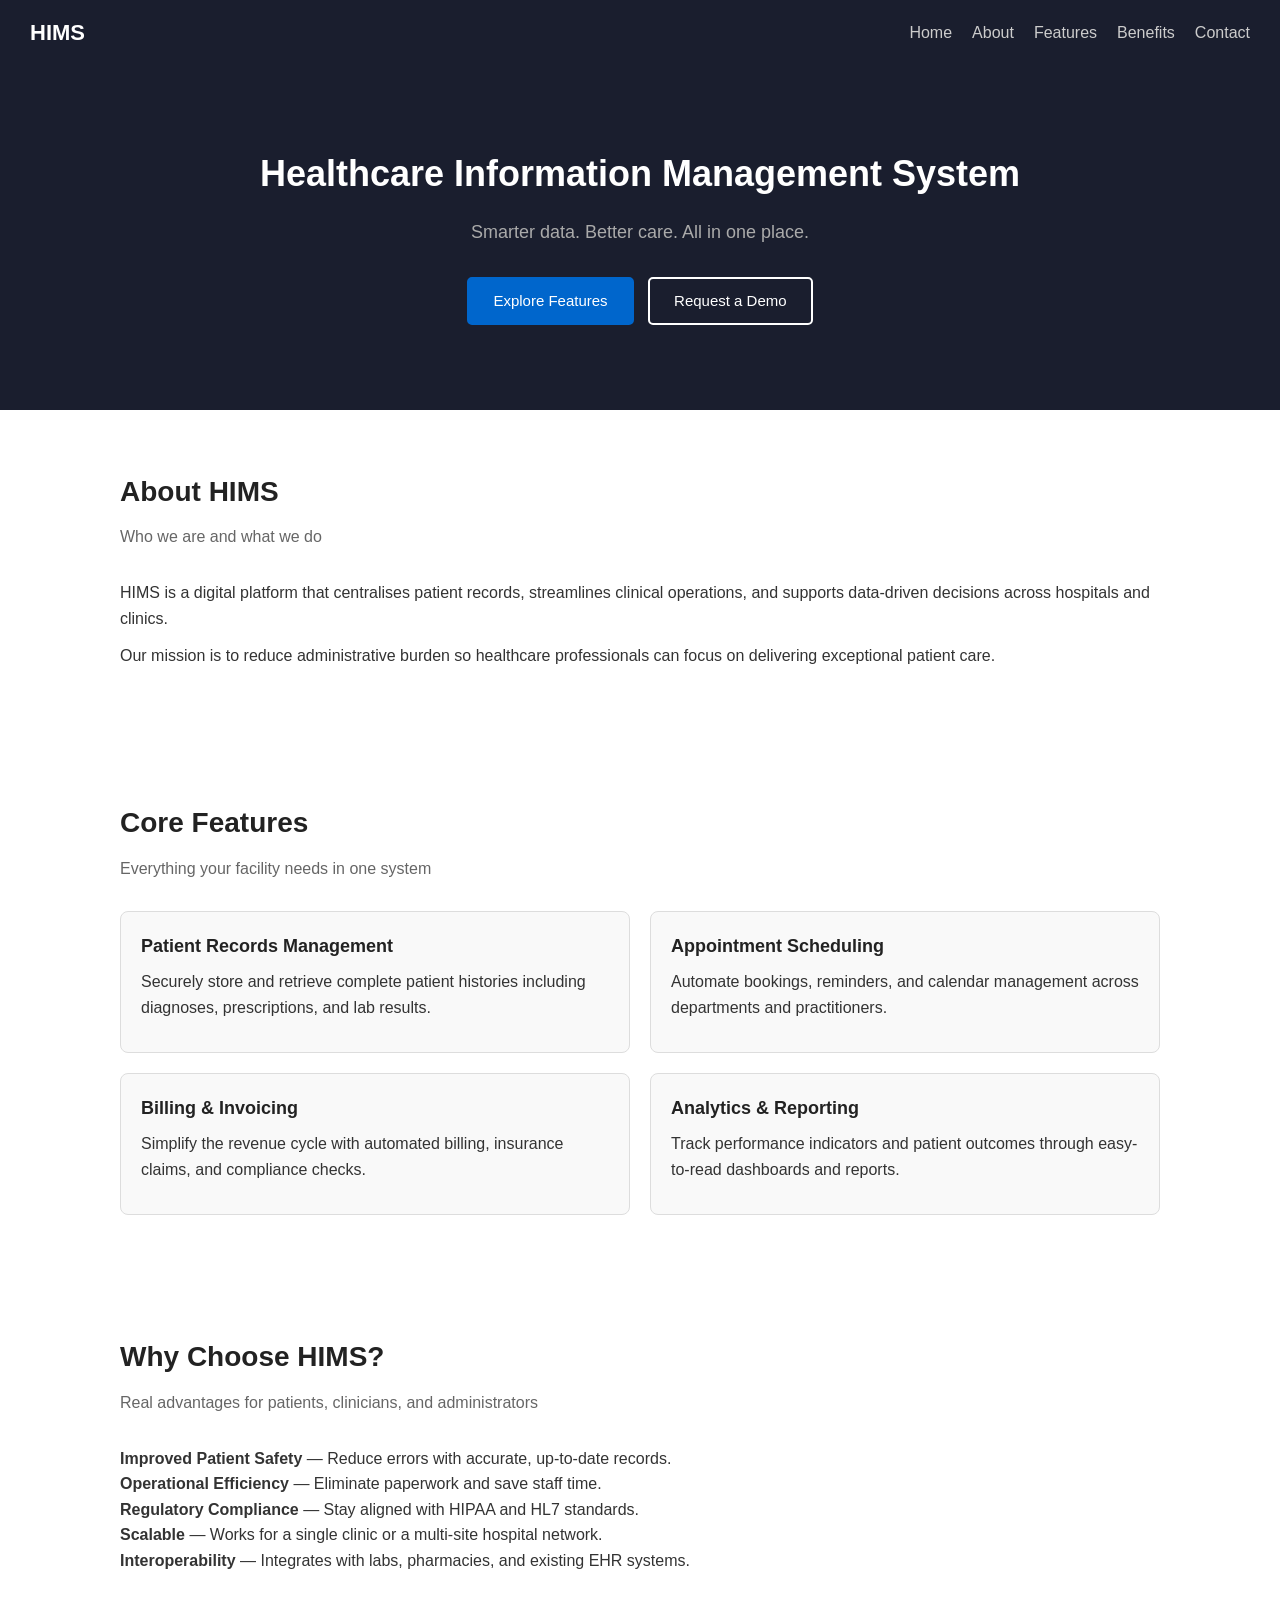
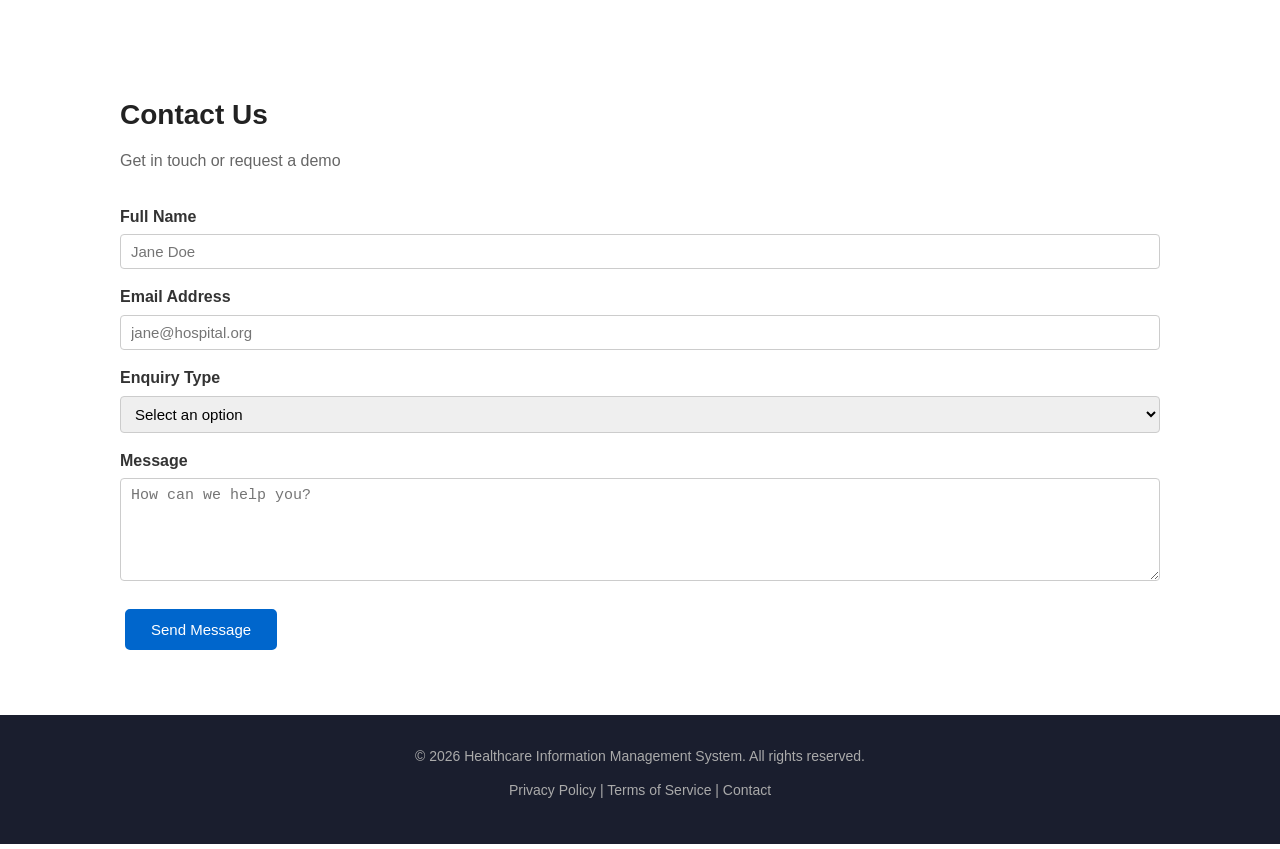
==== index.html @ 1ff52e42 "V1.0.0 Basic HTML and Style Files" ====
<!DOCTYPE html>
<html lang="en">
<head>
  <meta charset="UTF-8" />
  <meta name="viewport" content="width=device-width, initial-scale=1.0" />
  <title>Healthcare Information Management System</title>
  <link rel="stylesheet" href="style.css" />
</head>

<body>

  <!-- HEADER -->
  <header id="site-header">
    <div class="brand-name">HIMS</div>
    <nav>
      <ul class="nav-list">
        <li><a href="#home"     class="nav-link">Home</a></li>
        <li><a href="#about"    class="nav-link">About</a></li>
        <li><a href="#features" class="nav-link">Features</a></li>
        <li><a href="#benefits" class="nav-link">Benefits</a></li>
        <li><a href="#contact"  class="nav-link">Contact</a></li>
      </ul>
    </nav>
  </header>


  <!-- HERO -->
  <section id="home" class="hero-section">
    <h1 class="hero-title">Healthcare Information Management System</h1>
    <p class="hero-tagline">Smarter data. Better care. All in one place.</p>
    <a href="#features" class="btn btn-primary">Explore Features</a>
    <a href="#contact"  class="btn btn-secondary">Request a Demo</a>
  </section>


  <!-- ABOUT -->
  <section id="about">
    <h2 class="section-title">About HIMS</h2>
    <p class="section-subtitle">Who we are and what we do</p>
    <p>HIMS is a digital platform that centralises patient records, streamlines clinical operations, and supports data-driven decisions across hospitals and clinics.</p>
    <p>Our mission is to reduce administrative burden so healthcare professionals can focus on delivering exceptional patient care.</p>
  </section>


  <!-- FEATURES -->
  <section id="features">
    <h2 class="section-title">Core Features</h2>
    <p class="section-subtitle">Everything your facility needs in one system</p>

    <ul class="features-grid">

      <li class="feature-card">
        <h3 class="feature-title">Patient Records Management</h3>
        <p>Securely store and retrieve complete patient histories including diagnoses, prescriptions, and lab results.</p>
      </li>

      <li class="feature-card">
        <h3 class="feature-title">Appointment Scheduling</h3>
        <p>Automate bookings, reminders, and calendar management across departments and practitioners.</p>
      </li>

      <li class="feature-card">
        <h3 class="feature-title">Billing & Invoicing</h3>
        <p>Simplify the revenue cycle with automated billing, insurance claims, and compliance checks.</p>
      </li>

      <li class="feature-card">
        <h3 class="feature-title">Analytics & Reporting</h3>
        <p>Track performance indicators and patient outcomes through easy-to-read dashboards and reports.</p>
      </li>

    </ul>
  </section>


  <!-- BENEFITS -->
  <section id="benefits">
    <h2 class="section-title">Why Choose HIMS?</h2>
    <p class="section-subtitle">Real advantages for patients, clinicians, and administrators</p>

    <ul>
      <li><strong>Improved Patient Safety</strong> — Reduce errors with accurate, up-to-date records.</li>
      <li><strong>Operational Efficiency</strong> — Eliminate paperwork and save staff time.</li>
      <li><strong>Regulatory Compliance</strong> — Stay aligned with HIPAA and HL7 standards.</li>
      <li><strong>Scalable</strong> — Works for a single clinic or a multi-site hospital network.</li>
      <li><strong>Interoperability</strong> — Integrates with labs, pharmacies, and existing EHR systems.</li>
    </ul>
  </section>


  <!-- CONTACT -->
  <section id="contact">
    <h2 class="section-title">Contact Us</h2>
    <p class="section-subtitle">Get in touch or request a demo</p>

    <form action="/submit" method="POST">

      <div class="form-field">
        <label class="form-label" for="name">Full Name</label>
        <input type="text" id="name" name="name" class="form-input" placeholder="Jane Doe" required />
      </div>

      <div class="form-field">
        <label class="form-label" for="email">Email Address</label>
        <input type="email" id="email" name="email" class="form-input" placeholder="jane@hospital.org" required />
      </div>

      <div class="form-field">
        <label class="form-label" for="enquiry">Enquiry Type</label>
        <select id="enquiry" name="enquiry" class="form-select">
          <option value="">Select an option</option>
          <option value="demo">Request a Demo</option>
          <option value="pricing">Pricing</option>
          <option value="support">Technical Support</option>
          <option value="other">Other</option>
        </select>
      </div>

      <div class="form-field">
        <label class="form-label" for="message">Message</label>
        <textarea id="message" name="message" class="form-textarea" rows="5" placeholder="How can we help you?"></textarea>
      </div>

      <button type="submit" class="btn btn-primary">Send Message</button>

    </form>
  </section>


  <!-- FOOTER -->
  <footer id="site-footer">
    <p>&copy; 2026 Healthcare Information Management System. All rights reserved.</p>
    <p>
      <a href="/privacy" class="footer-nav-link">Privacy Policy</a> |
      <a href="/terms"   class="footer-nav-link">Terms of Service</a> |
      <a href="#contact" class="footer-nav-link">Contact</a>
    </p>
  </footer>

</body>
</html>
---- style.css ----
/* General Reset & Body*/
* {
  margin: 0;
  padding: 0;
  box-sizing: border-box;
}

body {
  font-family: Arial, sans-serif;
  font-size: 16px;
  line-height: 1.6;
  color: #333;
  background-color: #fff;
}

a {
  color: #0066cc;
  text-decoration: none;
}

a:hover {
  text-decoration: underline;
}

h1, h2, h3 {
  margin-bottom: 10px;
  color: #222;
}

p {
  margin-bottom: 12px;
}

ul {
  list-style: none;
}


/*  Header  */
#site-header {
  background-color: #1a1e2e;
  padding: 15px 30px;
  display: flex;
  justify-content: space-between;
  align-items: center;
}

.brand-name {
  color: #fff;
  font-size: 22px;
  font-weight: bold;
}

.nav-list {
  display: flex;
  gap: 20px;
}

.nav-link {
  color: #ccc;
  text-decoration: none;
}

.nav-link:hover {
  color: #fff;
}

.nav-toggle {
  display: none;
}


/* Shared Section Styles */
section {
  padding: 60px 30px;
  max-width: 1100px;
  margin: 0 auto;
}

.section-title {
  font-size: 28px;
  margin-bottom: 10px;
}

.section-subtitle {
  color: #666;
  margin-bottom: 30px;
}


/*hero*/
.hero-section {
  background-color: #1a1e2e;
  color: #fff;
  text-align: center;
  padding: 80px 30px;
  max-width: 100%;
}

.hero-title {
  font-size: 36px;
  color: #fff;
  margin-bottom: 15px;
}

.hero-tagline {
  font-size: 18px;
  color: #aaa;
  margin-bottom: 25px;
}

.btn {
  display: inline-block;
  padding: 10px 24px;
  margin: 5px;
  border-radius: 5px;
  font-size: 15px;
  cursor: pointer;
  text-decoration: none;
}

.btn-primary {
  background-color: #0066cc;
  color: #fff;
  border: 2px solid #0066cc;
}

.btn-secondary {
  background-color: transparent;
  color: #fff;
  border: 2px solid #fff;
}


/*Features Grid */
.features-grid {
  display: grid;
  grid-template-columns: repeat(2, 1fr);
  gap: 20px;
}

.feature-card {
  border: 1px solid #ddd;
  border-radius: 8px;
  padding: 20px;
  background-color: #f9f9f9;
}

.feature-title {
  font-size: 18px;
  margin-bottom: 8px;
}


/*Contact Form*/
.form-field {
  margin-bottom: 15px;
}

.form-label {
  display: block;
  font-weight: bold;
  margin-bottom: 5px;
}

.form-input,
.form-select,
.form-textarea {
  width: 100%;
  padding: 8px 10px;
  border: 1px solid #ccc;
  border-radius: 4px;
  font-size: 15px;
}

.form-textarea {
  resize: vertical;
}

fieldset {
  border: none;
  margin-bottom: 20px;
}


/*Footer*/
#site-footer {
  background-color: #1a1e2e;
  color: #aaa;
  text-align: center;
  padding: 30px;
  font-size: 14px;
}

.footer-nav-link {
  color: #aaa;
  text-decoration: none;
}

.footer-nav-link:hover {
  color: #fff;
}
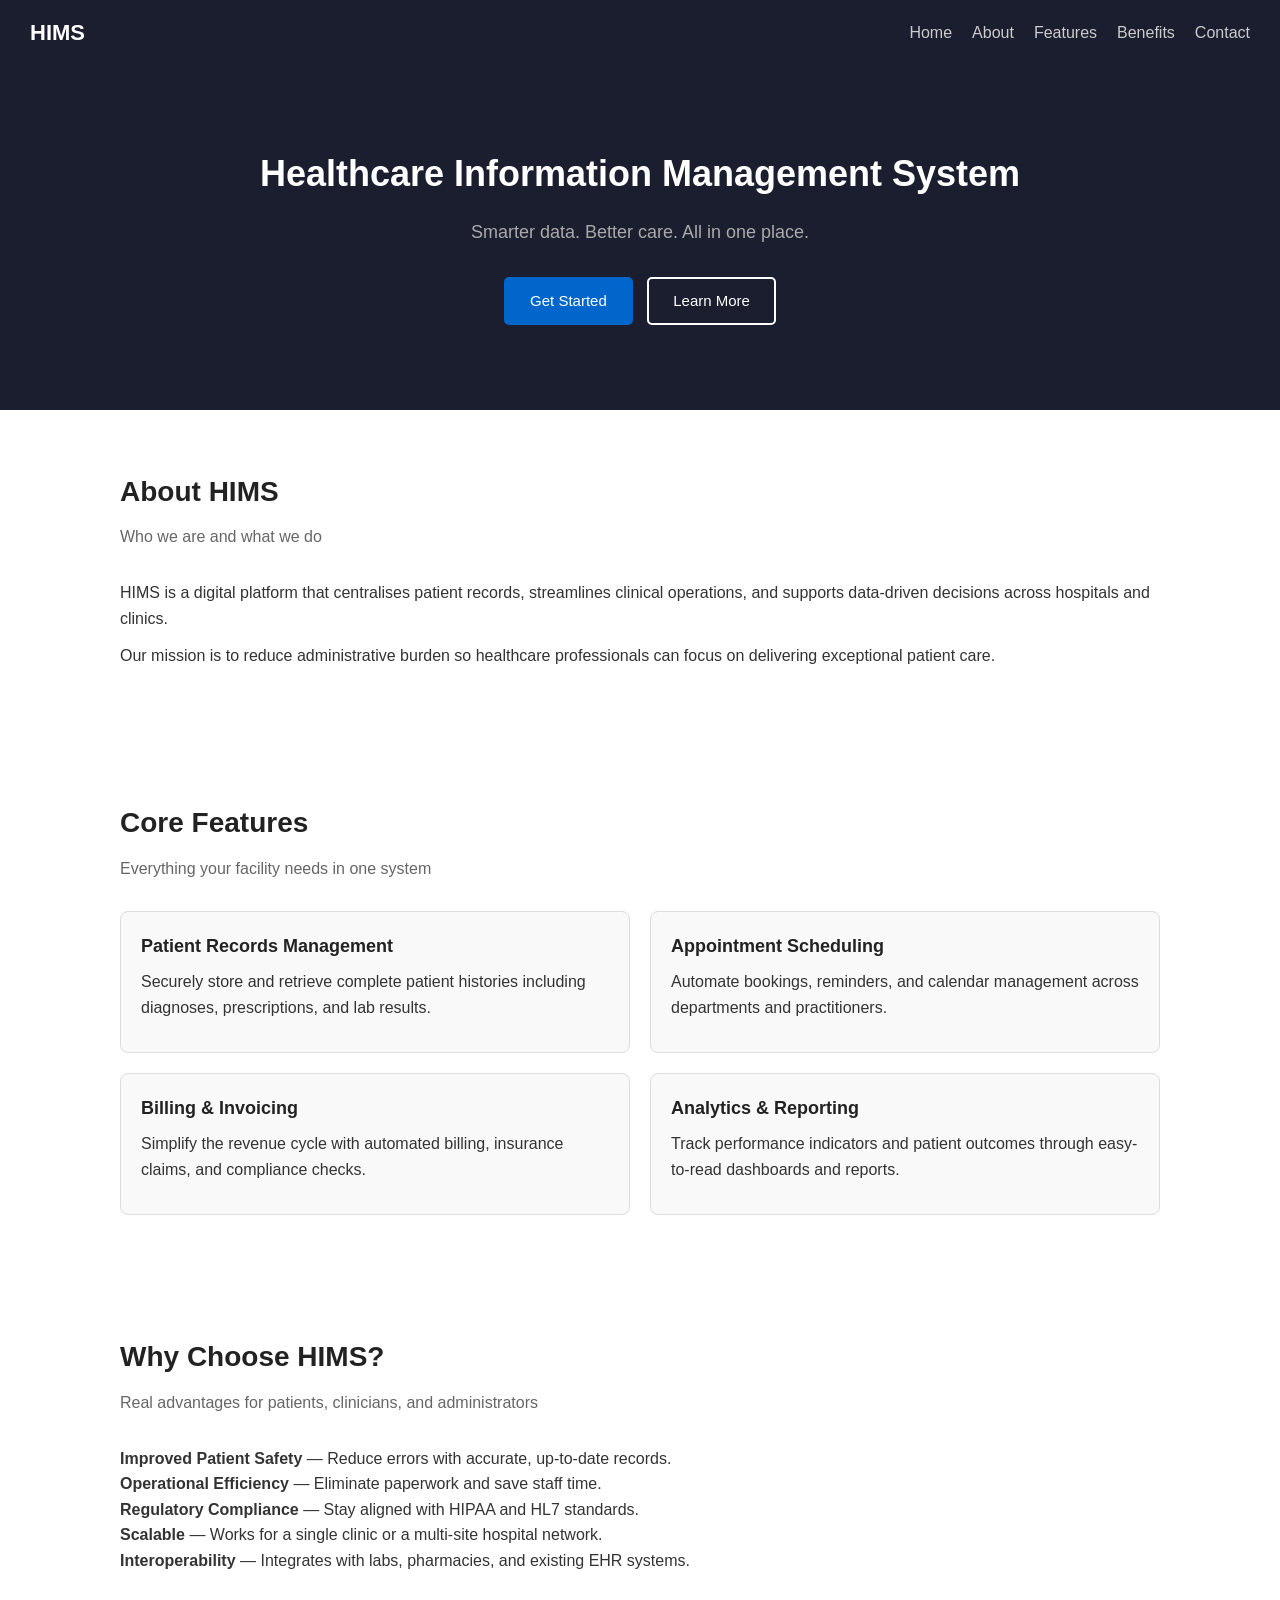
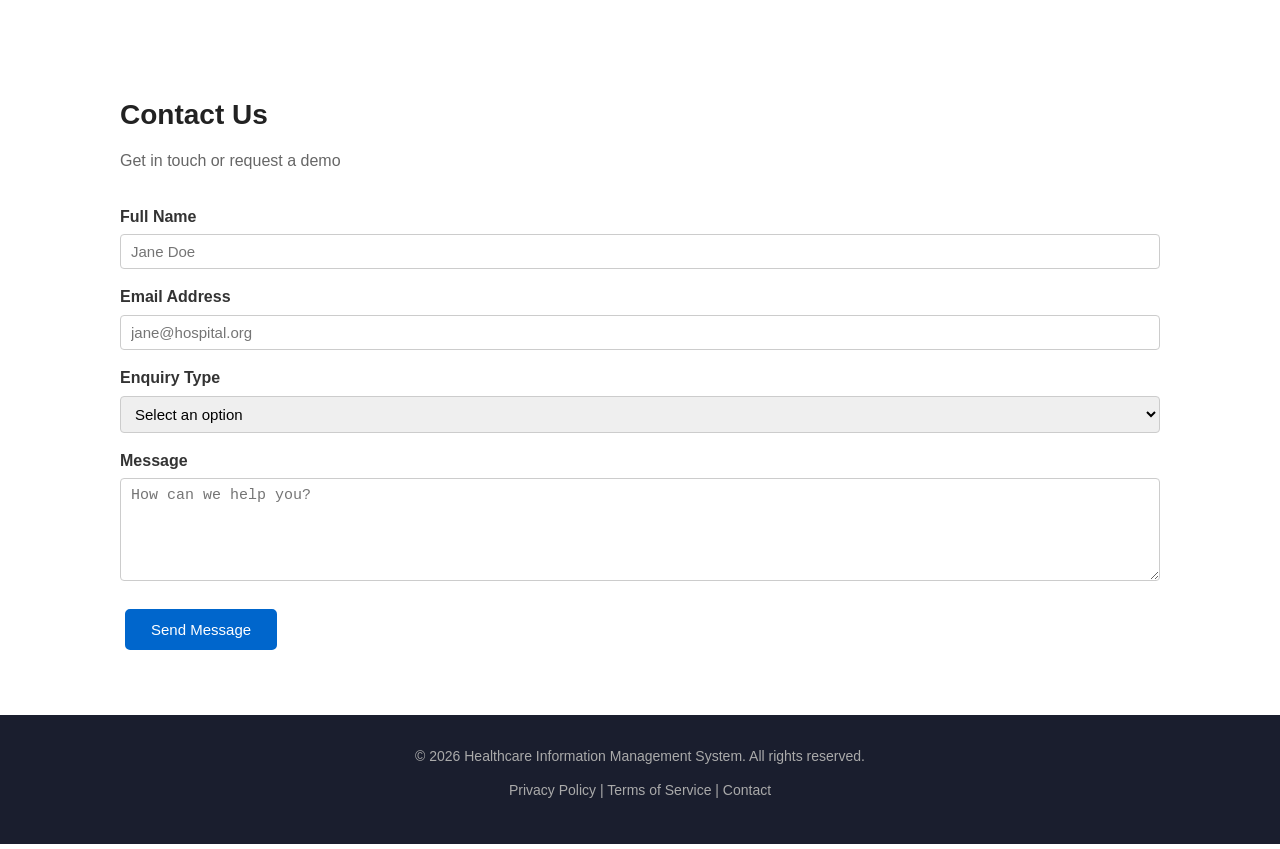
==== commit a5e67813: "V1.1.0 Role Based Layout Implementation Added admin,patient,doctor html files and dashboard styleshe" ====
--- a/index.html
+++ b/index.html
@@ -28,8 +28,8 @@
   <section id="home" class="hero-section">
     <h1 class="hero-title">Healthcare Information Management System</h1>
     <p class="hero-tagline">Smarter data. Better care. All in one place.</p>
-    <a href="#features" class="btn btn-primary">Explore Features</a>
-    <a href="#contact"  class="btn btn-secondary">Request a Demo</a>
+    <a href="role.html"  class="btn btn-primary">Get Started</a>
+    <a href="#features" class="btn btn-secondary">Learn More</a>
   </section>
 
 
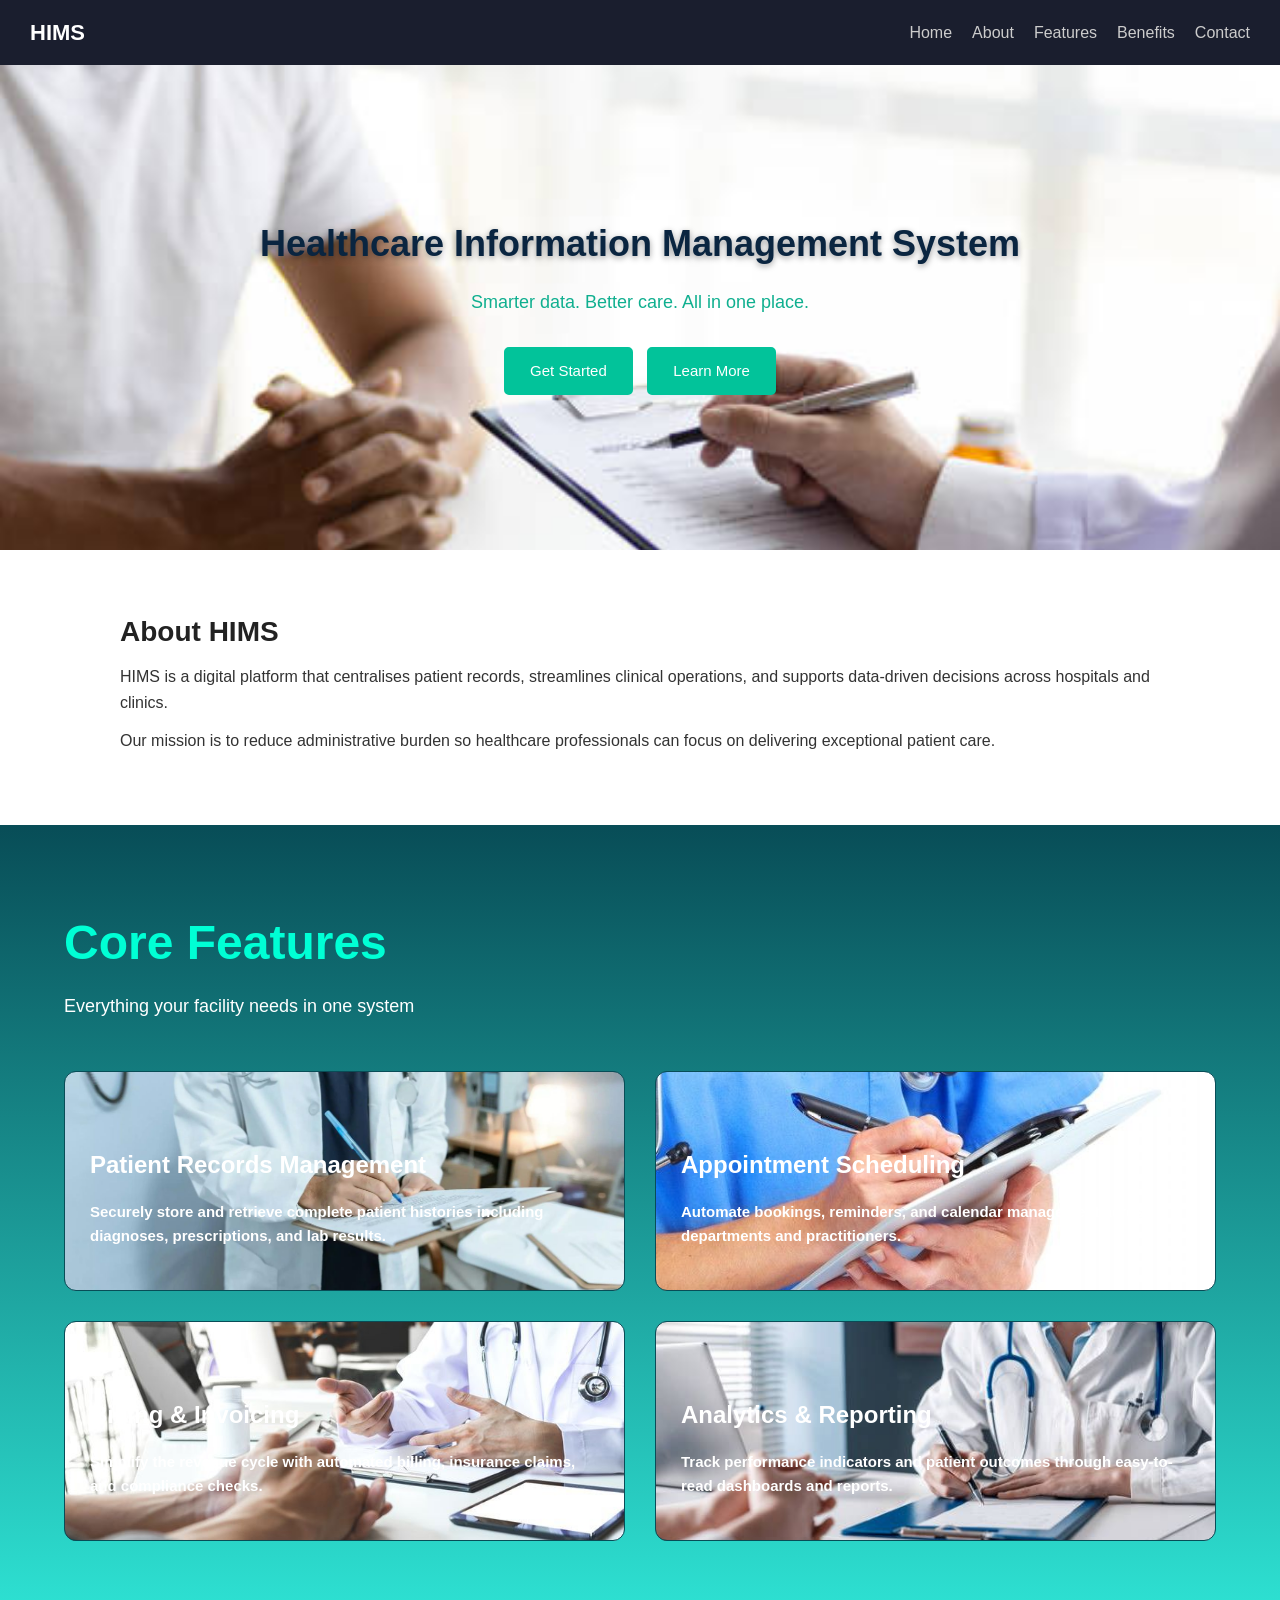
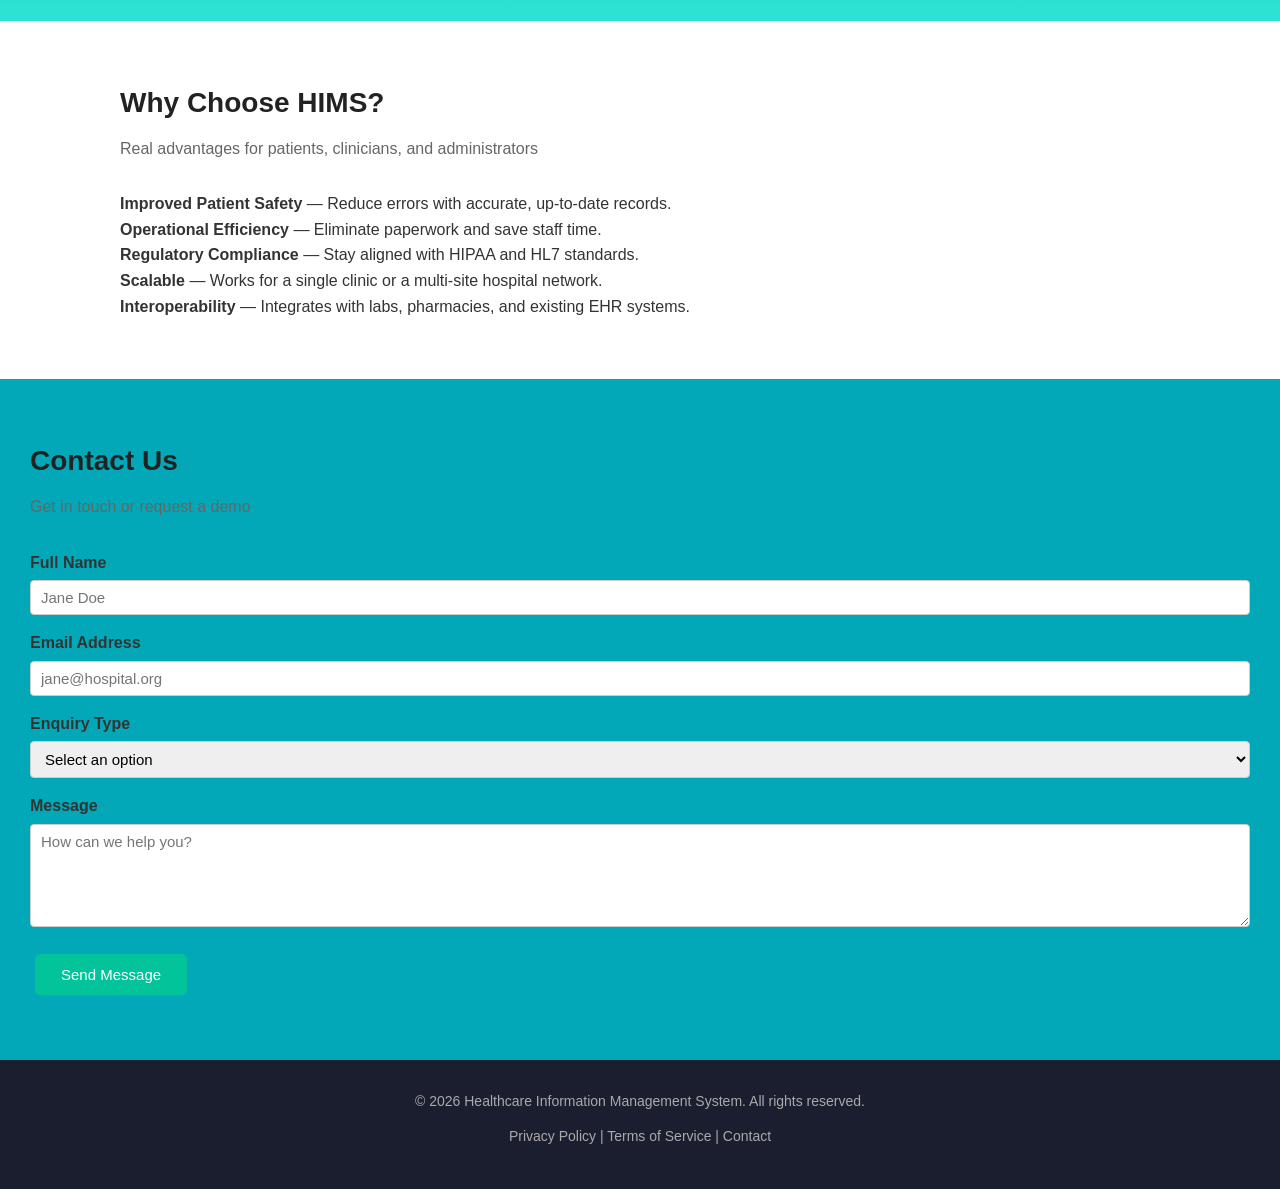
==== commit bf494e79: "V 1.2.1 DESIGN CHANGES IN THE HOMEPAGE" ====
--- a/index.html
+++ b/index.html
@@ -25,7 +25,7 @@
 
 
   <!-- HERO -->
-  <section id="home" class="hero-section">
+  <section id="home" class="hero-section" style="background-image: url('images/hero.jpg');">
     <h1 class="hero-title">Healthcare Information Management System</h1>
     <p class="hero-tagline">Smarter data. Better care. All in one place.</p>
     <a href="role.html"  class="btn btn-primary">Get Started</a>
@@ -36,40 +36,71 @@
   <!-- ABOUT -->
   <section id="about">
     <h2 class="section-title">About HIMS</h2>
-    <p class="section-subtitle">Who we are and what we do</p>
     <p>HIMS is a digital platform that centralises patient records, streamlines clinical operations, and supports data-driven decisions across hospitals and clinics.</p>
     <p>Our mission is to reduce administrative burden so healthcare professionals can focus on delivering exceptional patient care.</p>
   </section>
 
 
   <!-- FEATURES -->
-  <section id="features">
-    <h2 class="section-title">Core Features</h2>
-    <p class="section-subtitle">Everything your facility needs in one system</p>
+  <section class="features-section">
 
-    <ul class="features-grid">
+      <div class="header-area">
+          <h1>Core Features</h1>
+          <p>Everything your facility needs in one system</p>
+      </div>
 
-      <li class="feature-card">
-        <h3 class="feature-title">Patient Records Management</h3>
-        <p>Securely store and retrieve complete patient histories including diagnoses, prescriptions, and lab results.</p>
-      </li>
+      <div class="cards-wrapper">
 
-      <li class="feature-card">
-        <h3 class="feature-title">Appointment Scheduling</h3>
-        <p>Automate bookings, reminders, and calendar management across departments and practitioners.</p>
-      </li>
+          <!-- Card 1 -->
+          <div class="feature-card" style="background-image: url('images/feature1.jpg');">
+              <div class="overlay"></div>
+              <div class="card-content">
+                  <h2>Patient Records Management</h2>
+                  <p>
+                      <b>Securely store and retrieve complete patient histories
+                      including diagnoses, prescriptions, and lab results.</b>
+                  </p>
+              </div>
+          </div>
 
-      <li class="feature-card">
-        <h3 class="feature-title">Billing & Invoicing</h3>
-        <p>Simplify the revenue cycle with automated billing, insurance claims, and compliance checks.</p>
-      </li>
+          <!-- Card 2 -->
+          <div class="feature-card" style="background-image: url('images/feature2.jpg');">
+              <div class="overlay"></div>
+              <div class="card-content">
+                  <h2>Appointment Scheduling</h2>
+                  <p>
+                      <b>Automate bookings, reminders, and calendar management
+                      across departments and practitioners.</b>
+                  </p>
+              </div>
+          </div>
 
-      <li class="feature-card">
-        <h3 class="feature-title">Analytics & Reporting</h3>
-        <p>Track performance indicators and patient outcomes through easy-to-read dashboards and reports.</p>
-      </li>
+          <!-- Card 3 -->
+          <div class="feature-card" style="background-image: url('images/feature3.jpg');">
+              <div class="overlay"></div>
+              <div class="card-content">
+                  <h2>Billing & Invoicing</h2>
+                  <p>
+                      <b>Simplify the revenue cycle with automated billing,
+                      insurance claims, and compliance checks.</b>
+                  </p>
+              </div>
+          </div>
 
-    </ul>
+          <!-- Card 4 -->
+          <div class="feature-card" style="background-image: url('images/feature4.jpg');">
+              <div class="overlay"></div>
+              <div class="card-content">
+                  <h2>Analytics & Reporting</h2>
+                  <p>
+                      <b>Track performance indicators and patient outcomes
+                      through easy-to-read dashboards and reports.</b>
+                  </p>
+              </div>
+          </div>
+
+      </div>
+
   </section>
 
 
@@ -89,7 +120,7 @@
 
 
   <!-- CONTACT -->
-  <section id="contact">
+  <section id="contact" class = "contact-style">
     <h2 class="section-title">Contact Us</h2>
     <p class="section-subtitle">Get in touch or request a demo</p>
 
--- a/style.css
+++ b/style.css
@@ -9,7 +9,7 @@
   font-family: Arial, sans-serif;
   font-size: 16px;
   line-height: 1.6;
-  color: #333;
+  color: #333333;
   background-color: #fff;
 }
 
@@ -24,7 +24,7 @@
 
 h1, h2, h3 {
   margin-bottom: 10px;
-  color: #222;
+  color: #222222;
 }
 
 p {
@@ -90,22 +90,25 @@
 
 /*hero*/
 .hero-section {
-  background-color: #1a1e2e;
+  background-color: #05668d;
+  background-position: top;
+  background-size: cover;
   color: #fff;
   text-align: center;
-  padding: 80px 30px;
+  padding: 150px 80px;
   max-width: 100%;
 }
 
 .hero-title {
   font-size: 36px;
-  color: #fff;
+  text-shadow: 0px 2px 6px rgba(0,0,0,0.4);
+  color: #0A2540;
   margin-bottom: 15px;
 }
 
 .hero-tagline {
   font-size: 18px;
-  color: #aaa;
+  color: #0FAF8F;
   margin-bottom: 25px;
 }
 
@@ -120,15 +123,15 @@
 }
 
 .btn-primary {
-  background-color: #0066cc;
-  color: #fff;
-  border: 2px solid #0066cc;
+  background-color: #02c39a;
+  color: #fff;
+  border: 2px solid #02c39a;
 }
 
 .btn-secondary {
-  background-color: transparent;
-  color: #fff;
-  border: 2px solid #fff;
+  background-color: #02c39a;
+  color: #fff;
+  border: 2px solid #02c39a;
 }
 
 
@@ -151,8 +154,120 @@
   margin-bottom: 8px;
 }
 
+/*Core Features*/
+* {
+    margin: 0;
+    padding: 0;
+    box-sizing: border-box;
+    font-family: Arial, sans-serif;
+}
+
+.features-section {
+    min-width: 100%;
+    padding: 80px 0;
+    background: linear-gradient( #084d57 ,  #2ee3d4);
+    color: white;
+}
+
+/* Header */
+.header-area {
+    padding: 0 5%;
+    margin-bottom: 50px;
+}
+
+.header-area h1 {
+    font-size: 48px;
+    color: #00ffd5;
+    margin-bottom: 10px;
+}
+
+.header-area p {
+    font-size: 18px;
+}
+
+/* Horizontal Scroll Container */
+.cards-wrapper {
+    display: grid;
+    grid-template-columns: repeat(2, 2fr);
+    gap: 30px;
+    overflow : visible;
+    flex-wrap: wrap;
+    padding: 0 5%;
+    scroll-behavior: smooth;
+}
+
+/* Hide ugly scrollbar */
+.cards-wrapper::-webkit-scrollbar {
+    height: 8px;
+}
+
+
+/* Aster-style Card */
+.feature-card {
+    position: relative;
+    min-width: 420px;
+    height: 220px;
+    border-radius: 12px;
+    overflow: hidden;
+    flex-shrink: 0;
+    padding: 40px;
+    border-color: #084d57;
+    background-color: #084d57;
+    background-size: cover;
+    background-position: center;
+    background-repeat: no-repeat;
+
+    transition: transform 0.4s ease;
+}
+
+.feature-card:hover {
+    transform: scale(1.08);
+}
+
+.overlay{
+    position: absolute;
+    top:0;
+    left:0;
+    width:100%;
+    height:100%;
+    background:black;
+    opacity:0;
+    transition:0.3s;
+}
+
+.feature-card:hover .overlay{
+    opacity:0.7;   /* darkness level */
+}
+
+/* Text on Image */
+.card-content {
+    position: absolute;
+    bottom: 30px;
+    left: 25px;
+    right: 25px;
+    z-index: 2;
+    background-blend-mode: ;
+}
+
+.card-content h2 {
+    font-size: 24px;
+    margin-bottom: 15px;
+    color:#ffffff;
+}
+
+.card-content p {
+    font-size: 15px;
+    line-height: 1.6;
+    color: #ffffff;
+}
 
 /*Contact Form*/
+
+.contact-style{
+  background-color: #02a8b7;
+  min-width: 100%;
+}
+
 .form-field {
   margin-bottom: 15px;
 }
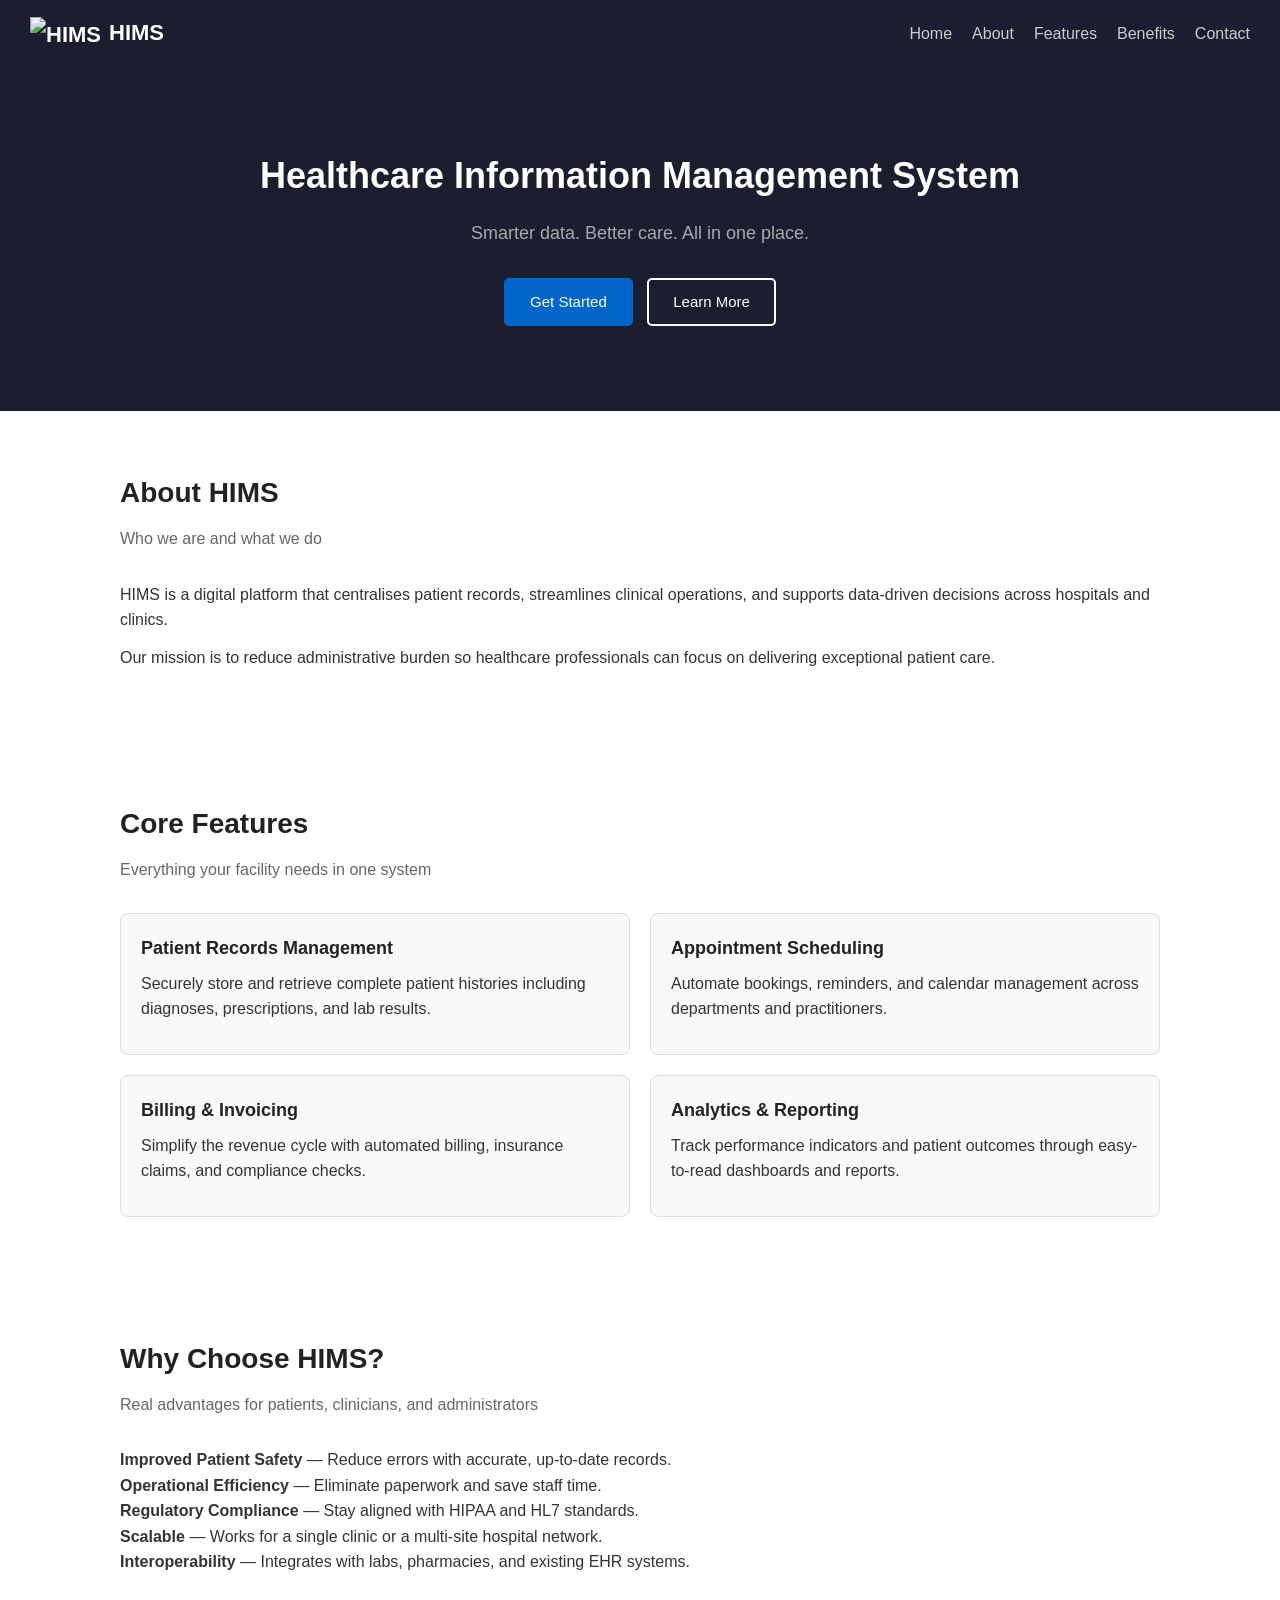
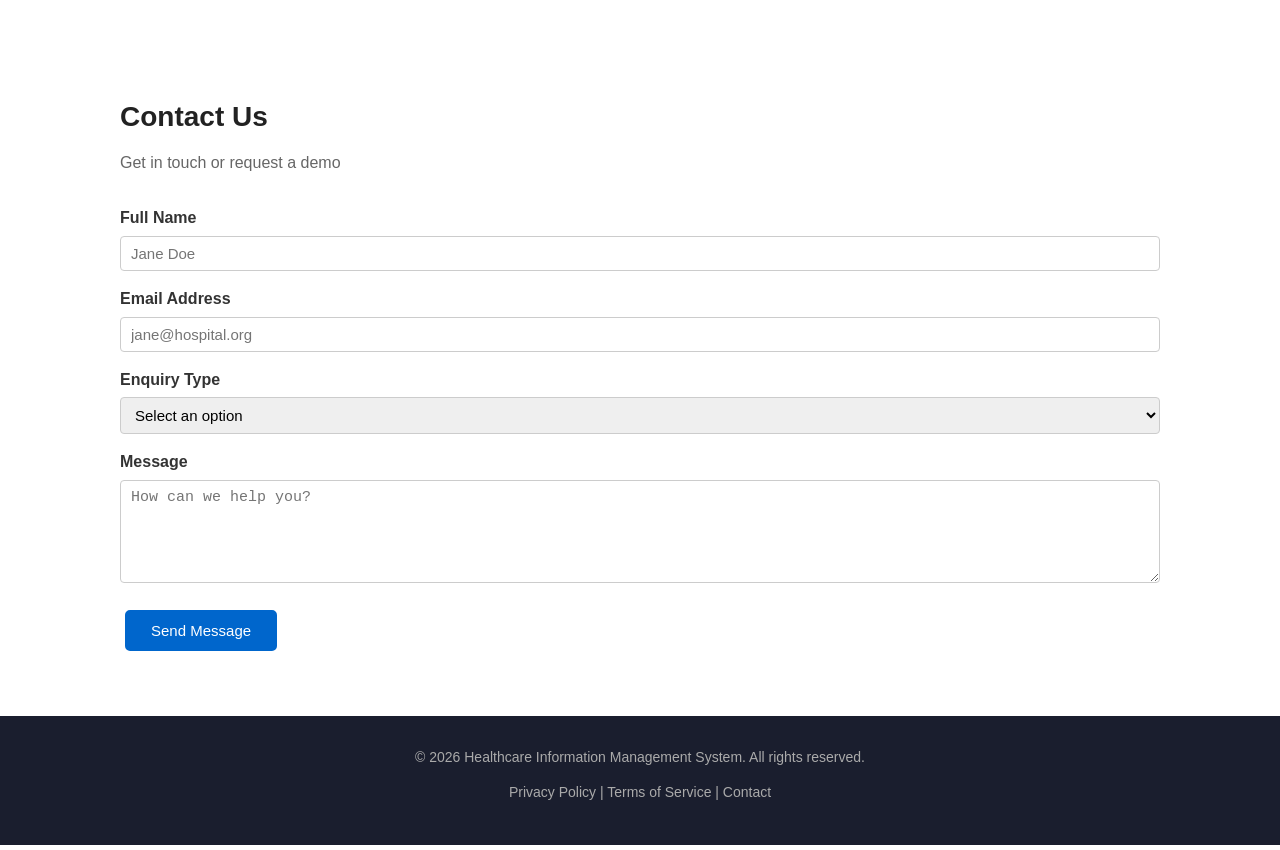
==== commit 1904b532: "V1.6.1" ====
--- a/index.html
+++ b/index.html
@@ -11,7 +11,7 @@
 
   <!-- HEADER -->
   <header id="site-header">
-    <div class="brand-name">HIMS</div>
+    <div class="brand-name"><img src="images/icon1.png" alt="HIMS" class="brand-icon" />HIMS</div>
     <nav>
       <ul class="nav-list">
         <li><a href="#home"     class="nav-link">Home</a></li>
@@ -25,7 +25,7 @@
 
 
   <!-- HERO -->
-  <section id="home" class="hero-section" style="background-image: url('images/hero.jpg');">
+  <section id="home" class="hero-section">
     <h1 class="hero-title">Healthcare Information Management System</h1>
     <p class="hero-tagline">Smarter data. Better care. All in one place.</p>
     <a href="role.html"  class="btn btn-primary">Get Started</a>
@@ -36,71 +36,40 @@
   <!-- ABOUT -->
   <section id="about">
     <h2 class="section-title">About HIMS</h2>
+    <p class="section-subtitle">Who we are and what we do</p>
     <p>HIMS is a digital platform that centralises patient records, streamlines clinical operations, and supports data-driven decisions across hospitals and clinics.</p>
     <p>Our mission is to reduce administrative burden so healthcare professionals can focus on delivering exceptional patient care.</p>
   </section>
 
 
   <!-- FEATURES -->
-  <section class="features-section">
+  <section id="features">
+    <h2 class="section-title">Core Features</h2>
+    <p class="section-subtitle">Everything your facility needs in one system</p>
 
-      <div class="header-area">
-          <h1>Core Features</h1>
-          <p>Everything your facility needs in one system</p>
-      </div>
+    <ul class="features-grid">
 
-      <div class="cards-wrapper">
+      <li class="feature-card">
+        <h3 class="feature-title">Patient Records Management</h3>
+        <p>Securely store and retrieve complete patient histories including diagnoses, prescriptions, and lab results.</p>
+      </li>
 
-          <!-- Card 1 -->
-          <div class="feature-card" style="background-image: url('images/feature1.jpg');">
-              <div class="overlay"></div>
-              <div class="card-content">
-                  <h2>Patient Records Management</h2>
-                  <p>
-                      <b>Securely store and retrieve complete patient histories
-                      including diagnoses, prescriptions, and lab results.</b>
-                  </p>
-              </div>
-          </div>
+      <li class="feature-card">
+        <h3 class="feature-title">Appointment Scheduling</h3>
+        <p>Automate bookings, reminders, and calendar management across departments and practitioners.</p>
+      </li>
 
-          <!-- Card 2 -->
-          <div class="feature-card" style="background-image: url('images/feature2.jpg');">
-              <div class="overlay"></div>
-              <div class="card-content">
-                  <h2>Appointment Scheduling</h2>
-                  <p>
-                      <b>Automate bookings, reminders, and calendar management
-                      across departments and practitioners.</b>
-                  </p>
-              </div>
-          </div>
+      <li class="feature-card">
+        <h3 class="feature-title">Billing & Invoicing</h3>
+        <p>Simplify the revenue cycle with automated billing, insurance claims, and compliance checks.</p>
+      </li>
 
-          <!-- Card 3 -->
-          <div class="feature-card" style="background-image: url('images/feature3.jpg');">
-              <div class="overlay"></div>
-              <div class="card-content">
-                  <h2>Billing & Invoicing</h2>
-                  <p>
-                      <b>Simplify the revenue cycle with automated billing,
-                      insurance claims, and compliance checks.</b>
-                  </p>
-              </div>
-          </div>
+      <li class="feature-card">
+        <h3 class="feature-title">Analytics & Reporting</h3>
+        <p>Track performance indicators and patient outcomes through easy-to-read dashboards and reports.</p>
+      </li>
 
-          <!-- Card 4 -->
-          <div class="feature-card" style="background-image: url('images/feature4.jpg');">
-              <div class="overlay"></div>
-              <div class="card-content">
-                  <h2>Analytics & Reporting</h2>
-                  <p>
-                      <b>Track performance indicators and patient outcomes
-                      through easy-to-read dashboards and reports.</b>
-                  </p>
-              </div>
-          </div>
-
-      </div>
-
+    </ul>
   </section>
 
 
@@ -120,7 +89,7 @@
 
 
   <!-- CONTACT -->
-  <section id="contact" class = "contact-style">
+  <section id="contact">
     <h2 class="section-title">Contact Us</h2>
     <p class="section-subtitle">Get in touch or request a demo</p>
 
@@ -160,6 +129,7 @@
 
   <!-- FOOTER -->
   <footer id="site-footer">
+
     <p>&copy; 2026 Healthcare Information Management System. All rights reserved.</p>
     <p>
       <a href="/privacy" class="footer-nav-link">Privacy Policy</a> |
@@ -168,5 +138,6 @@
     </p>
   </footer>
 
+  <script src="main.js"></script>
 </body>
-</html>+</html>
--- a/style.css
+++ b/style.css
@@ -1,4 +1,10 @@
-/* General Reset & Body*/
+/* =============================================
+   style.css — Healthcare Information Management System
+   Basic Stylesheet
+============================================= */
+
+
+/* --- General Reset & Body --- */
 * {
   margin: 0;
   padding: 0;
@@ -9,7 +15,7 @@
   font-family: Arial, sans-serif;
   font-size: 16px;
   line-height: 1.6;
-  color: #333333;
+  color: #333;
   background-color: #fff;
 }
 
@@ -24,7 +30,7 @@
 
 h1, h2, h3 {
   margin-bottom: 10px;
-  color: #222222;
+  color: #222;
 }
 
 p {
@@ -36,7 +42,7 @@
 }
 
 
-/*  Header  */
+/* --- Header --- */
 #site-header {
   background-color: #1a1e2e;
   padding: 15px 30px;
@@ -70,7 +76,7 @@
 }
 
 
-/* Shared Section Styles */
+/* --- Shared Section Styles --- */
 section {
   padding: 60px 30px;
   max-width: 1100px;
@@ -88,27 +94,24 @@
 }
 
 
-/*hero*/
+/* --- Hero --- */
 .hero-section {
-  background-color: #05668d;
-  background-position: top;
-  background-size: cover;
+  background-color: #1a1e2e;
   color: #fff;
   text-align: center;
-  padding: 150px 80px;
+  padding: 80px 30px;
   max-width: 100%;
 }
 
 .hero-title {
   font-size: 36px;
-  text-shadow: 0px 2px 6px rgba(0,0,0,0.4);
-  color: #0A2540;
+  color: #fff;
   margin-bottom: 15px;
 }
 
 .hero-tagline {
   font-size: 18px;
-  color: #0FAF8F;
+  color: #aaa;
   margin-bottom: 25px;
 }
 
@@ -123,19 +126,19 @@
 }
 
 .btn-primary {
-  background-color: #02c39a;
-  color: #fff;
-  border: 2px solid #02c39a;
+  background-color: #0066cc;
+  color: #fff;
+  border: 2px solid #0066cc;
 }
 
 .btn-secondary {
-  background-color: #02c39a;
-  color: #fff;
-  border: 2px solid #02c39a;
-}
-
-
-/*Features Grid */
+  background-color: transparent;
+  color: #fff;
+  border: 2px solid #fff;
+}
+
+
+/* --- Features Grid --- */
 .features-grid {
   display: grid;
   grid-template-columns: repeat(2, 1fr);
@@ -154,120 +157,8 @@
   margin-bottom: 8px;
 }
 
-/*Core Features*/
-* {
-    margin: 0;
-    padding: 0;
-    box-sizing: border-box;
-    font-family: Arial, sans-serif;
-}
-
-.features-section {
-    min-width: 100%;
-    padding: 80px 0;
-    background: linear-gradient( #084d57 ,  #2ee3d4);
-    color: white;
-}
-
-/* Header */
-.header-area {
-    padding: 0 5%;
-    margin-bottom: 50px;
-}
-
-.header-area h1 {
-    font-size: 48px;
-    color: #00ffd5;
-    margin-bottom: 10px;
-}
-
-.header-area p {
-    font-size: 18px;
-}
-
-/* Horizontal Scroll Container */
-.cards-wrapper {
-    display: grid;
-    grid-template-columns: repeat(2, 2fr);
-    gap: 30px;
-    overflow : visible;
-    flex-wrap: wrap;
-    padding: 0 5%;
-    scroll-behavior: smooth;
-}
-
-/* Hide ugly scrollbar */
-.cards-wrapper::-webkit-scrollbar {
-    height: 8px;
-}
-
-
-/* Aster-style Card */
-.feature-card {
-    position: relative;
-    min-width: 420px;
-    height: 220px;
-    border-radius: 12px;
-    overflow: hidden;
-    flex-shrink: 0;
-    padding: 40px;
-    border-color: #084d57;
-    background-color: #084d57;
-    background-size: cover;
-    background-position: center;
-    background-repeat: no-repeat;
-
-    transition: transform 0.4s ease;
-}
-
-.feature-card:hover {
-    transform: scale(1.08);
-}
-
-.overlay{
-    position: absolute;
-    top:0;
-    left:0;
-    width:100%;
-    height:100%;
-    background:black;
-    opacity:0;
-    transition:0.3s;
-}
-
-.feature-card:hover .overlay{
-    opacity:0.7;   /* darkness level */
-}
-
-/* Text on Image */
-.card-content {
-    position: absolute;
-    bottom: 30px;
-    left: 25px;
-    right: 25px;
-    z-index: 2;
-    background-blend-mode: ;
-}
-
-.card-content h2 {
-    font-size: 24px;
-    margin-bottom: 15px;
-    color:#ffffff;
-}
-
-.card-content p {
-    font-size: 15px;
-    line-height: 1.6;
-    color: #ffffff;
-}
-
-/*Contact Form*/
-
-.contact-style{
-  background-color: #02a8b7;
-  min-width: 100%;
-}
-
+
+/* --- Contact Form --- */
 .form-field {
   margin-bottom: 15px;
 }
@@ -298,7 +189,7 @@
 }
 
 
-/*Footer*/
+/* --- Footer --- */
 #site-footer {
   background-color: #1a1e2e;
   color: #aaa;
@@ -315,3 +206,18 @@
 .footer-nav-link:hover {
   color: #fff;
 }
+
+/* =============================================
+   END OF STYLESHEET
+============================================= */
+
+
+
+/* --- Brand Icon --- */
+.brand-icon {
+  width: 28px;
+  height: 28px;
+  object-fit: contain;
+  vertical-align: middle;
+  margin-right: 8px;
+}
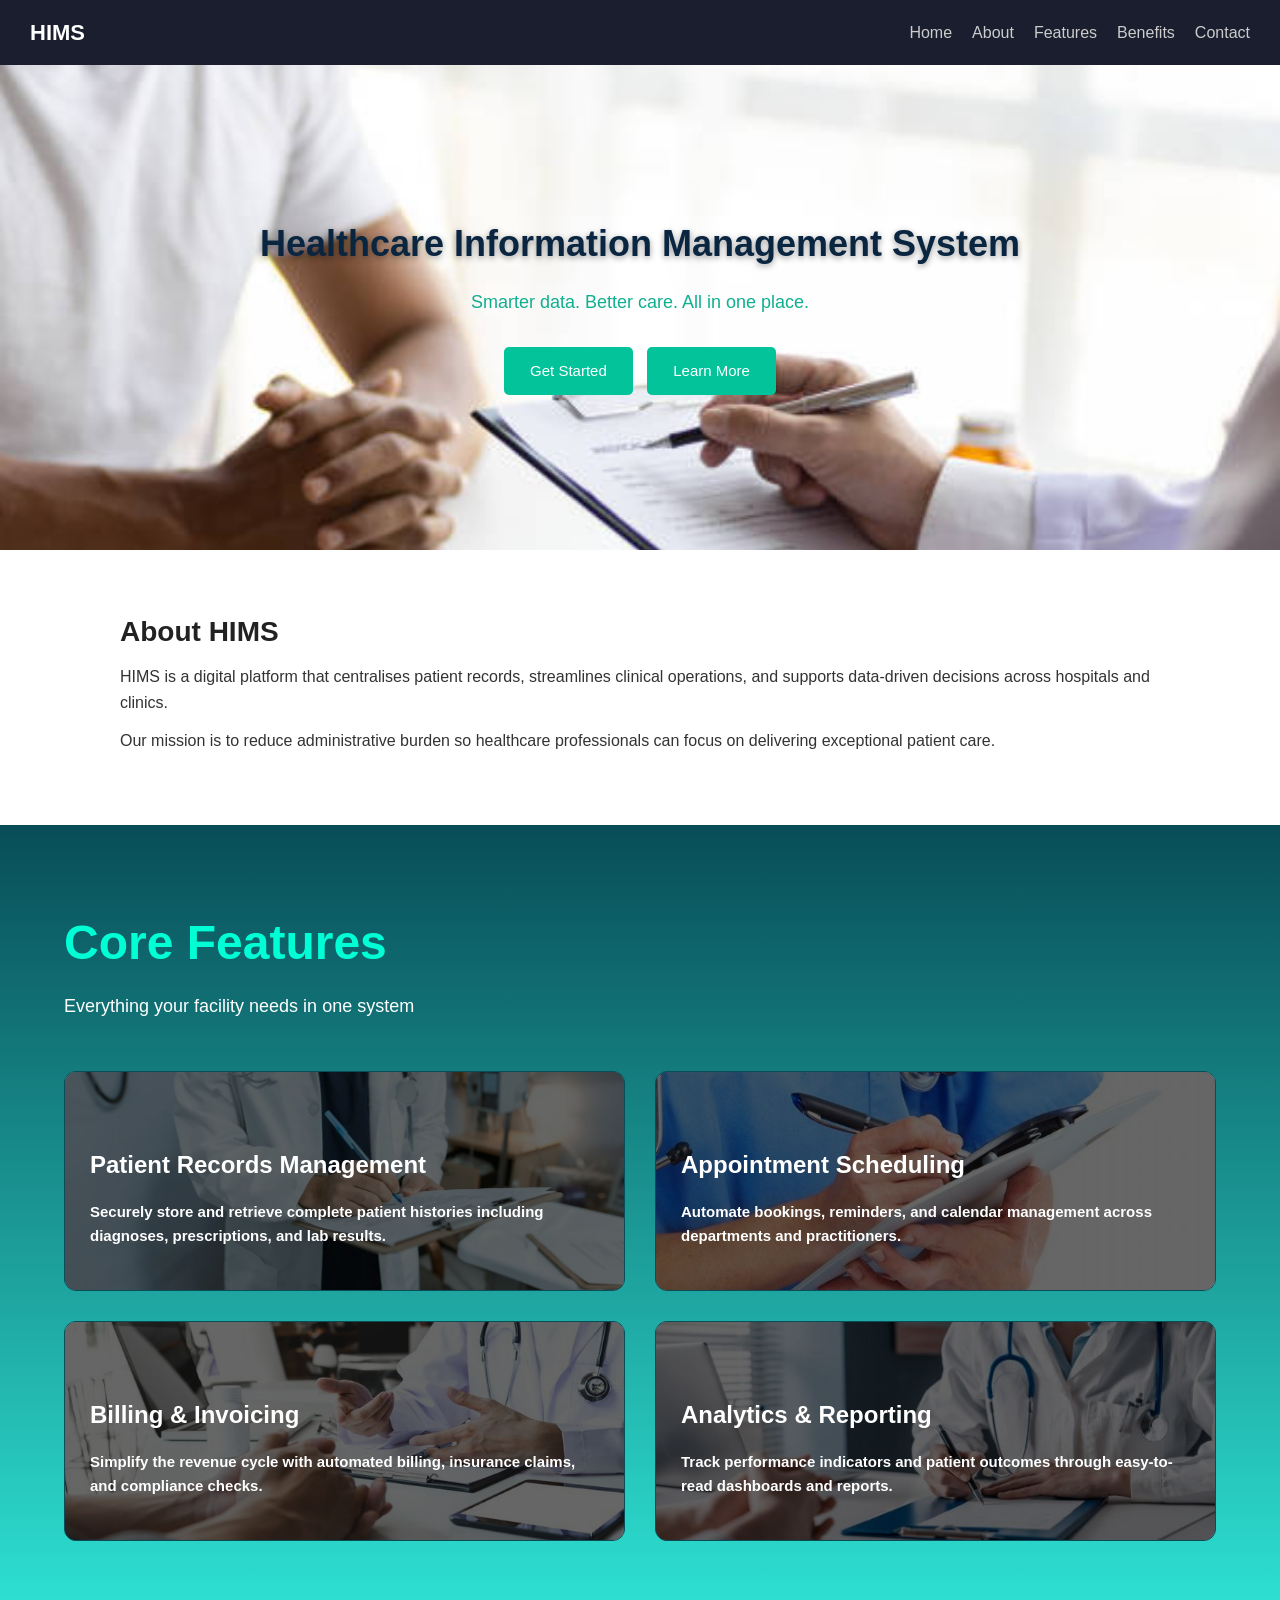
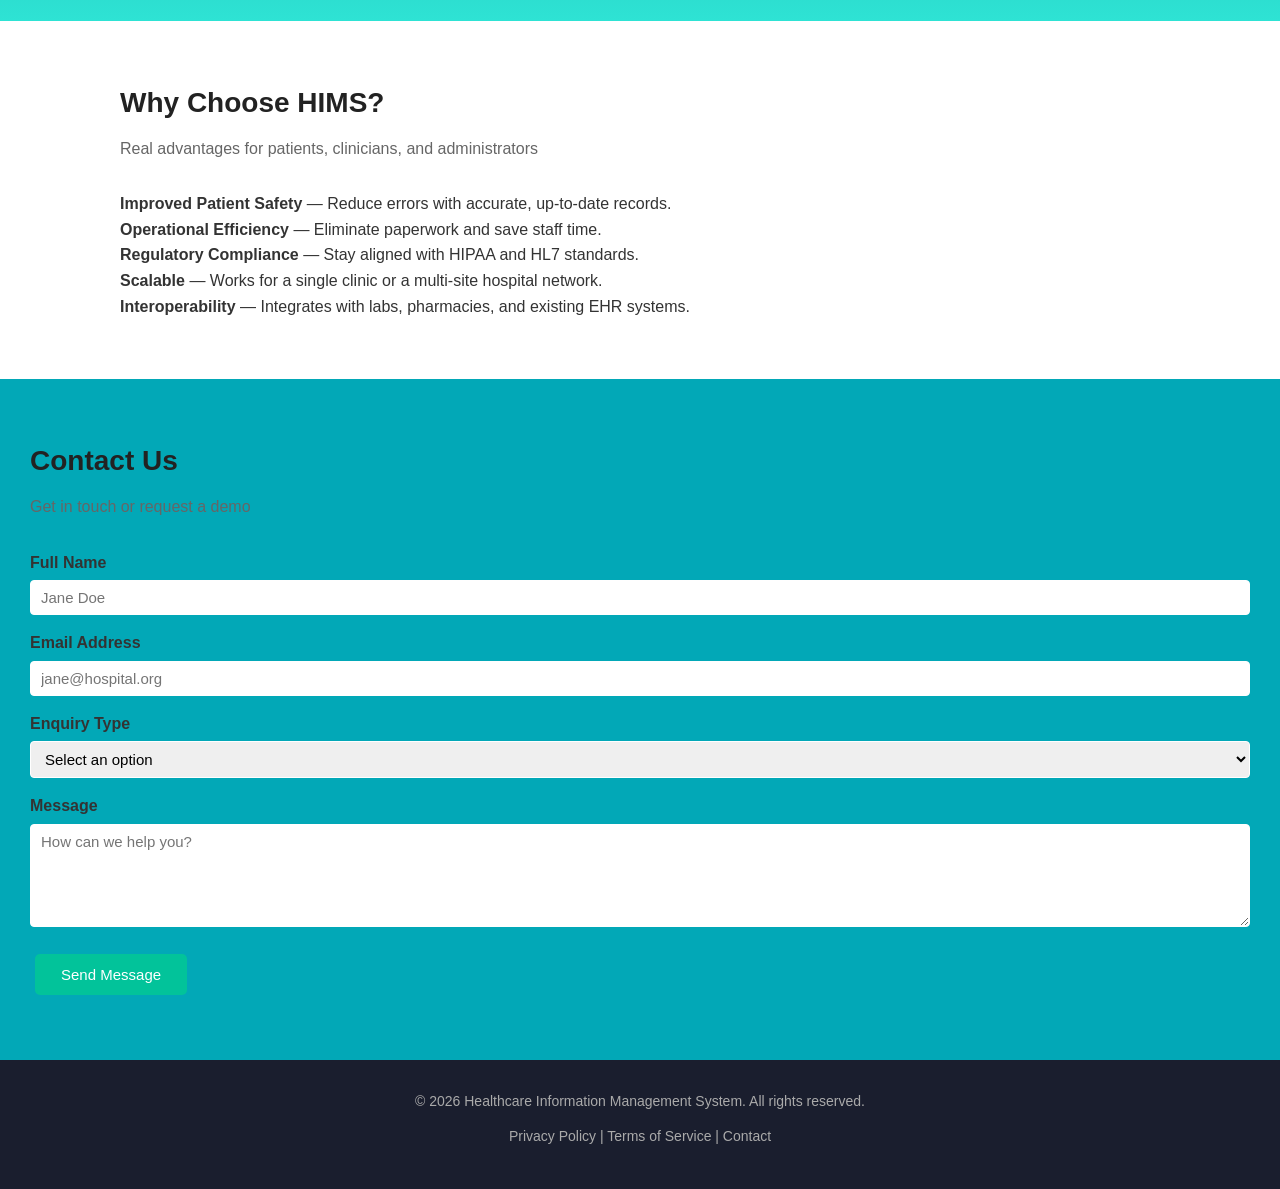
==== commit 7e9c3c60: "Revert "V1.6.1" This reverts commit 1904b532cc822991250f8c46e50fef2cc3e44706." ====
--- a/index.html
+++ b/index.html
@@ -11,7 +11,7 @@
 
   <!-- HEADER -->
   <header id="site-header">
-    <div class="brand-name"><img src="images/icon1.png" alt="HIMS" class="brand-icon" />HIMS</div>
+    <div class="brand-name">HIMS</div>
     <nav>
       <ul class="nav-list">
         <li><a href="#home"     class="nav-link">Home</a></li>
@@ -25,7 +25,7 @@
 
 
   <!-- HERO -->
-  <section id="home" class="hero-section">
+  <section id="home" class="hero-section" style="background-image: url('images/hero.jpg');">
     <h1 class="hero-title">Healthcare Information Management System</h1>
     <p class="hero-tagline">Smarter data. Better care. All in one place.</p>
     <a href="role.html"  class="btn btn-primary">Get Started</a>
@@ -36,40 +36,71 @@
   <!-- ABOUT -->
   <section id="about">
     <h2 class="section-title">About HIMS</h2>
-    <p class="section-subtitle">Who we are and what we do</p>
     <p>HIMS is a digital platform that centralises patient records, streamlines clinical operations, and supports data-driven decisions across hospitals and clinics.</p>
     <p>Our mission is to reduce administrative burden so healthcare professionals can focus on delivering exceptional patient care.</p>
   </section>
 
 
   <!-- FEATURES -->
-  <section id="features">
-    <h2 class="section-title">Core Features</h2>
-    <p class="section-subtitle">Everything your facility needs in one system</p>
+  <section class="features-section">
 
-    <ul class="features-grid">
+      <div class="header-area">
+          <h1>Core Features</h1>
+          <p>Everything your facility needs in one system</p>
+      </div>
 
-      <li class="feature-card">
-        <h3 class="feature-title">Patient Records Management</h3>
-        <p>Securely store and retrieve complete patient histories including diagnoses, prescriptions, and lab results.</p>
-      </li>
+      <div class="cards-wrapper">
 
-      <li class="feature-card">
-        <h3 class="feature-title">Appointment Scheduling</h3>
-        <p>Automate bookings, reminders, and calendar management across departments and practitioners.</p>
-      </li>
+          <!-- Card 1 -->
+          <div class="feature-card" style="background-image: url('images/feature1.jpg');">
+              <div class="overlay"></div>
+              <div class="card-content">
+                  <h2>Patient Records Management</h2>
+                  <p>
+                      <b>Securely store and retrieve complete patient histories
+                      including diagnoses, prescriptions, and lab results.</b>
+                  </p>
+              </div>
+          </div>
 
-      <li class="feature-card">
-        <h3 class="feature-title">Billing & Invoicing</h3>
-        <p>Simplify the revenue cycle with automated billing, insurance claims, and compliance checks.</p>
-      </li>
+          <!-- Card 2 -->
+          <div class="feature-card" style="background-image: url('images/feature2.jpg');">
+              <div class="overlay"></div>
+              <div class="card-content">
+                  <h2>Appointment Scheduling</h2>
+                  <p>
+                      <b>Automate bookings, reminders, and calendar management
+                      across departments and practitioners.</b>
+                  </p>
+              </div>
+          </div>
 
-      <li class="feature-card">
-        <h3 class="feature-title">Analytics & Reporting</h3>
-        <p>Track performance indicators and patient outcomes through easy-to-read dashboards and reports.</p>
-      </li>
+          <!-- Card 3 -->
+          <div class="feature-card" style="background-image: url('images/feature3.jpg');">
+              <div class="overlay"></div>
+              <div class="card-content">
+                  <h2>Billing & Invoicing</h2>
+                  <p>
+                      <b>Simplify the revenue cycle with automated billing,
+                      insurance claims, and compliance checks.</b>
+                  </p>
+              </div>
+          </div>
 
-    </ul>
+          <!-- Card 4 -->
+          <div class="feature-card" style="background-image: url('images/feature4.jpg');">
+              <div class="overlay"></div>
+              <div class="card-content">
+                  <h2>Analytics & Reporting</h2>
+                  <p>
+                      <b>Track performance indicators and patient outcomes
+                      through easy-to-read dashboards and reports.</b>
+                  </p>
+              </div>
+          </div>
+
+      </div>
+
   </section>
 
 
@@ -89,7 +120,7 @@
 
 
   <!-- CONTACT -->
-  <section id="contact">
+  <section id="contact" class = "contact-style">
     <h2 class="section-title">Contact Us</h2>
     <p class="section-subtitle">Get in touch or request a demo</p>
 
@@ -129,7 +160,6 @@
 
   <!-- FOOTER -->
   <footer id="site-footer">
-
     <p>&copy; 2026 Healthcare Information Management System. All rights reserved.</p>
     <p>
       <a href="/privacy" class="footer-nav-link">Privacy Policy</a> |
@@ -138,6 +168,5 @@
     </p>
   </footer>
 
-  <script src="main.js"></script>
 </body>
-</html>
+</html>
--- a/style.css
+++ b/style.css
@@ -1,10 +1,4 @@
-/* =============================================
-   style.css — Healthcare Information Management System
-   Basic Stylesheet
-============================================= */
-
-
-/* --- General Reset & Body --- */
+/* General Reset & Body*/
 * {
   margin: 0;
   padding: 0;
@@ -15,7 +9,7 @@
   font-family: Arial, sans-serif;
   font-size: 16px;
   line-height: 1.6;
-  color: #333;
+  color: #333333;
   background-color: #fff;
 }
 
@@ -30,7 +24,7 @@
 
 h1, h2, h3 {
   margin-bottom: 10px;
-  color: #222;
+  color: #222222;
 }
 
 p {
@@ -42,7 +36,7 @@
 }
 
 
-/* --- Header --- */
+/*  Header  */
 #site-header {
   background-color: #1a1e2e;
   padding: 15px 30px;
@@ -76,7 +70,7 @@
 }
 
 
-/* --- Shared Section Styles --- */
+/* Shared Section Styles */
 section {
   padding: 60px 30px;
   max-width: 1100px;
@@ -94,24 +88,27 @@
 }
 
 
-/* --- Hero --- */
+/*hero*/
 .hero-section {
-  background-color: #1a1e2e;
+  background-color: #05668d;
+  background-position: top;
+  background-size: cover;
   color: #fff;
   text-align: center;
-  padding: 80px 30px;
+  padding: 150px 80px;
   max-width: 100%;
 }
 
 .hero-title {
   font-size: 36px;
-  color: #fff;
+  text-shadow: 0px 2px 6px rgba(0,0,0,0.4);
+  color: #0A2540;
   margin-bottom: 15px;
 }
 
 .hero-tagline {
   font-size: 18px;
-  color: #aaa;
+  color: #0FAF8F;
   margin-bottom: 25px;
 }
 
@@ -126,19 +123,19 @@
 }
 
 .btn-primary {
-  background-color: #0066cc;
-  color: #fff;
-  border: 2px solid #0066cc;
+  background-color: #02c39a;
+  color: #fff;
+  border: 2px solid #02c39a;
 }
 
 .btn-secondary {
-  background-color: transparent;
-  color: #fff;
-  border: 2px solid #fff;
-}
-
-
-/* --- Features Grid --- */
+  background-color: #02c39a;
+  color: #fff;
+  border: 2px solid #02c39a;
+}
+
+
+/*Features Grid */
 .features-grid {
   display: grid;
   grid-template-columns: repeat(2, 1fr);
@@ -157,8 +154,121 @@
   margin-bottom: 8px;
 }
 
-
-/* --- Contact Form --- */
+/*Core Features*/
+* {
+    margin: 0;
+    padding: 0;
+    box-sizing: border-box;
+    font-family: Arial, sans-serif;
+}
+
+.features-section {
+    min-width: 100%;
+    padding: 80px 0;
+    background: linear-gradient( #084d57 ,  #2ee3d4);
+    color: white;
+}
+
+/* Header */
+.header-area {
+    padding: 0 5%;
+    margin-bottom: 50px;
+}
+
+.header-area h1 {
+    font-size: 48px;
+    color: #00ffd5;
+    margin-bottom: 10px;
+}
+
+.header-area p {
+    font-size: 18px;
+}
+
+/* Horizontal Scroll Container */
+.cards-wrapper {
+    display: grid;
+    grid-template-columns: repeat(2, 2fr);
+    gap: 30px;
+    overflow : visible;
+    flex-wrap: wrap;
+    padding: 0 5%;
+    scroll-behavior: smooth;
+}
+
+/* Hide ugly scrollbar */
+.cards-wrapper::-webkit-scrollbar {
+    height: 8px;
+}
+
+
+/* Card */
+.feature-card {
+    position: relative;
+    min-width: 420px;
+    height: 220px;
+    border-radius: 12px;
+    overflow: hidden;
+    flex-shrink: 0;
+    padding: 40px;
+    border-color: #084d57;
+    background-color: #084d57;
+    background-size: cover;
+    background-position: center;
+    background-repeat: no-repeat;
+
+    transition: transform 0.4s ease;
+}
+
+.feature-card:hover {
+    transform: scale(1.08);
+}
+
+.overlay{
+    position: absolute;
+    top:0;
+    left:0;
+    width:100%;
+    background:rgb(1, 1, 1);
+    height:100%;
+    opacity:0.6;
+    transition:0.3s;
+}
+
+.feature-card:hover .overlay{
+    opacity:0.9;   /* darkness level */
+    background: linear-gradient( #0c5857 ,  #050c0b);
+}
+
+/* Text on Image */
+.card-content {
+    position: absolute;
+    bottom: 30px;
+    left: 25px;
+    right: 25px;
+    z-index: 2;
+    background-blend-mode: exclusion;
+}
+
+.card-content h2 {
+    font-size: 24px;
+    margin-bottom: 15px;
+    color:#ffffff;
+}
+
+.card-content p {
+    font-size: 15px;
+    line-height: 1.6;
+    color: #ffffff;
+}
+
+/*Contact Form*/
+
+.contact-style{
+  background-color: #02a8b7;
+  min-width: 100%;
+}
+
 .form-field {
   margin-bottom: 15px;
 }
@@ -174,7 +284,7 @@
 .form-textarea {
   width: 100%;
   padding: 8px 10px;
-  border: 1px solid #ccc;
+  border: 1px solid #ffffff;
   border-radius: 4px;
   font-size: 15px;
 }
@@ -189,7 +299,7 @@
 }
 
 
-/* --- Footer --- */
+/*Footer*/
 #site-footer {
   background-color: #1a1e2e;
   color: #aaa;
@@ -206,18 +316,3 @@
 .footer-nav-link:hover {
   color: #fff;
 }
-
-/* =============================================
-   END OF STYLESHEET
-============================================= */
-
-
-
-/* --- Brand Icon --- */
-.brand-icon {
-  width: 28px;
-  height: 28px;
-  object-fit: contain;
-  vertical-align: middle;
-  margin-right: 8px;
-}
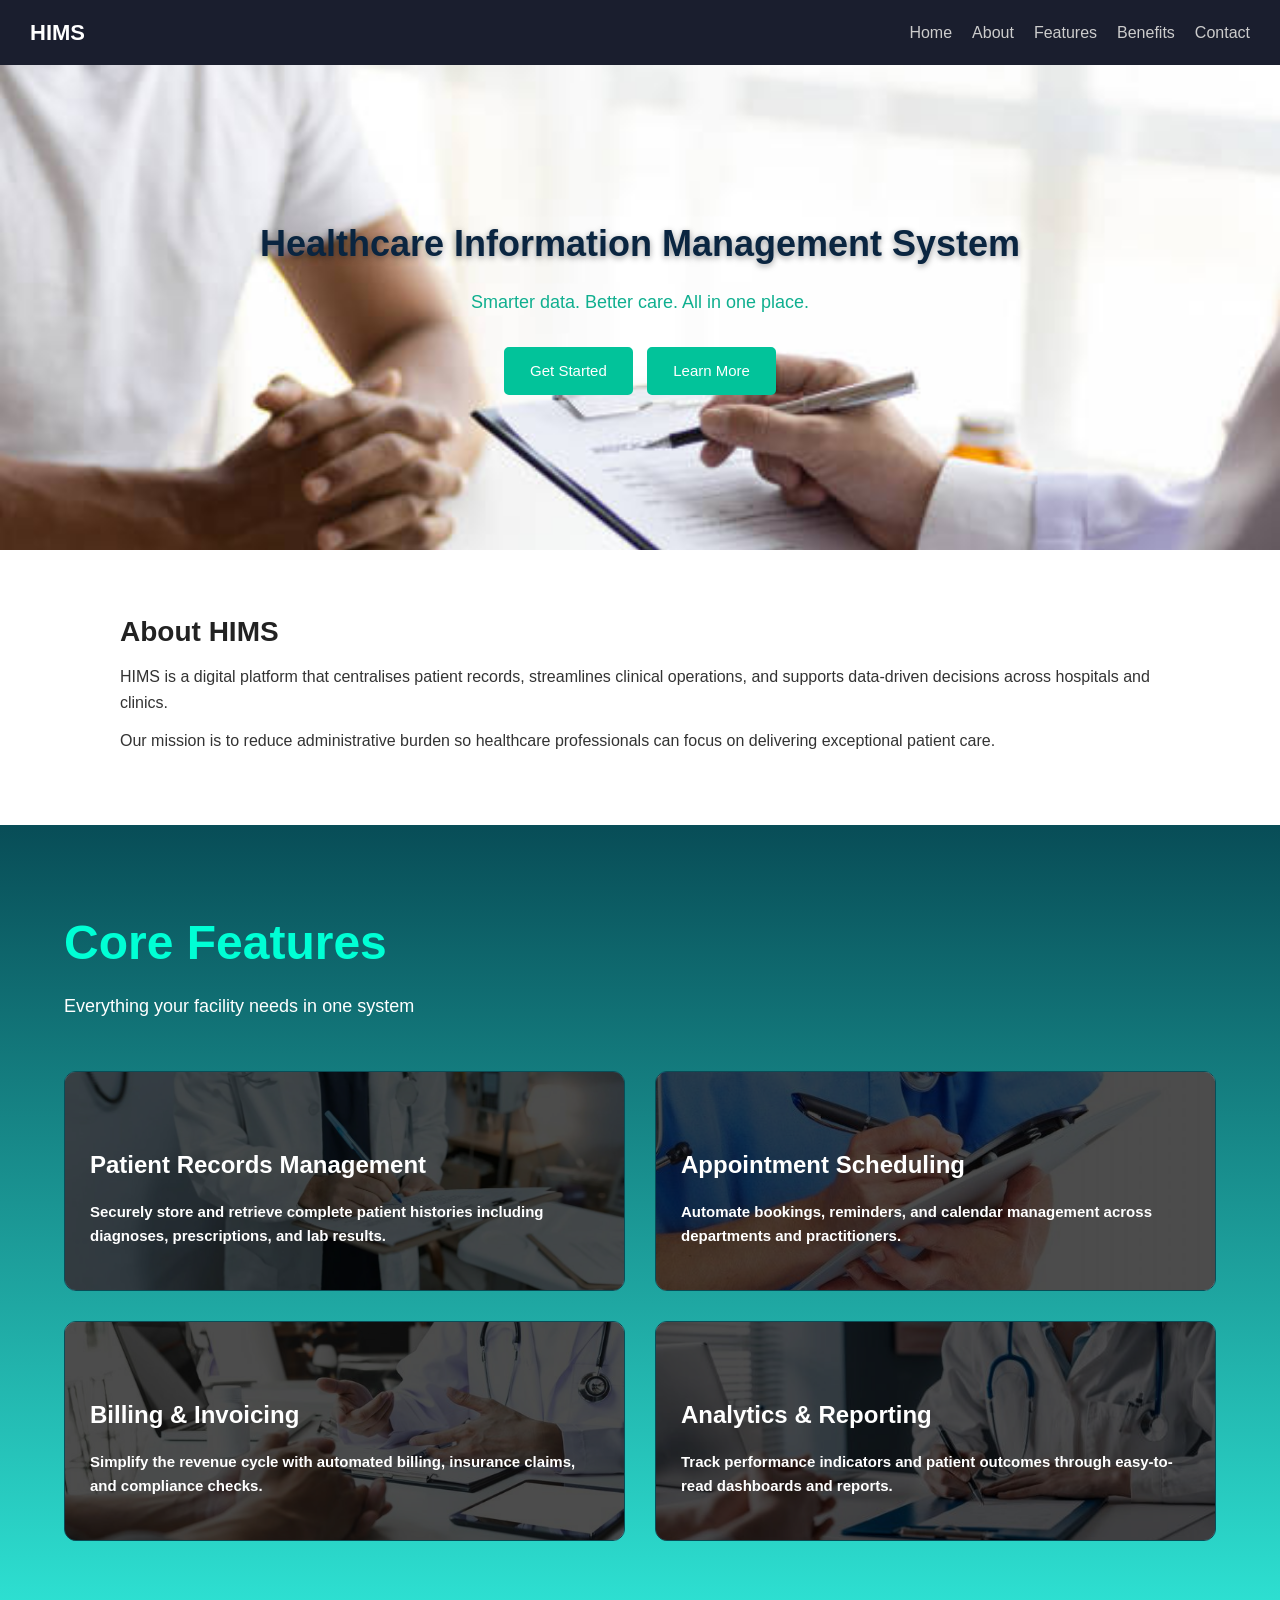
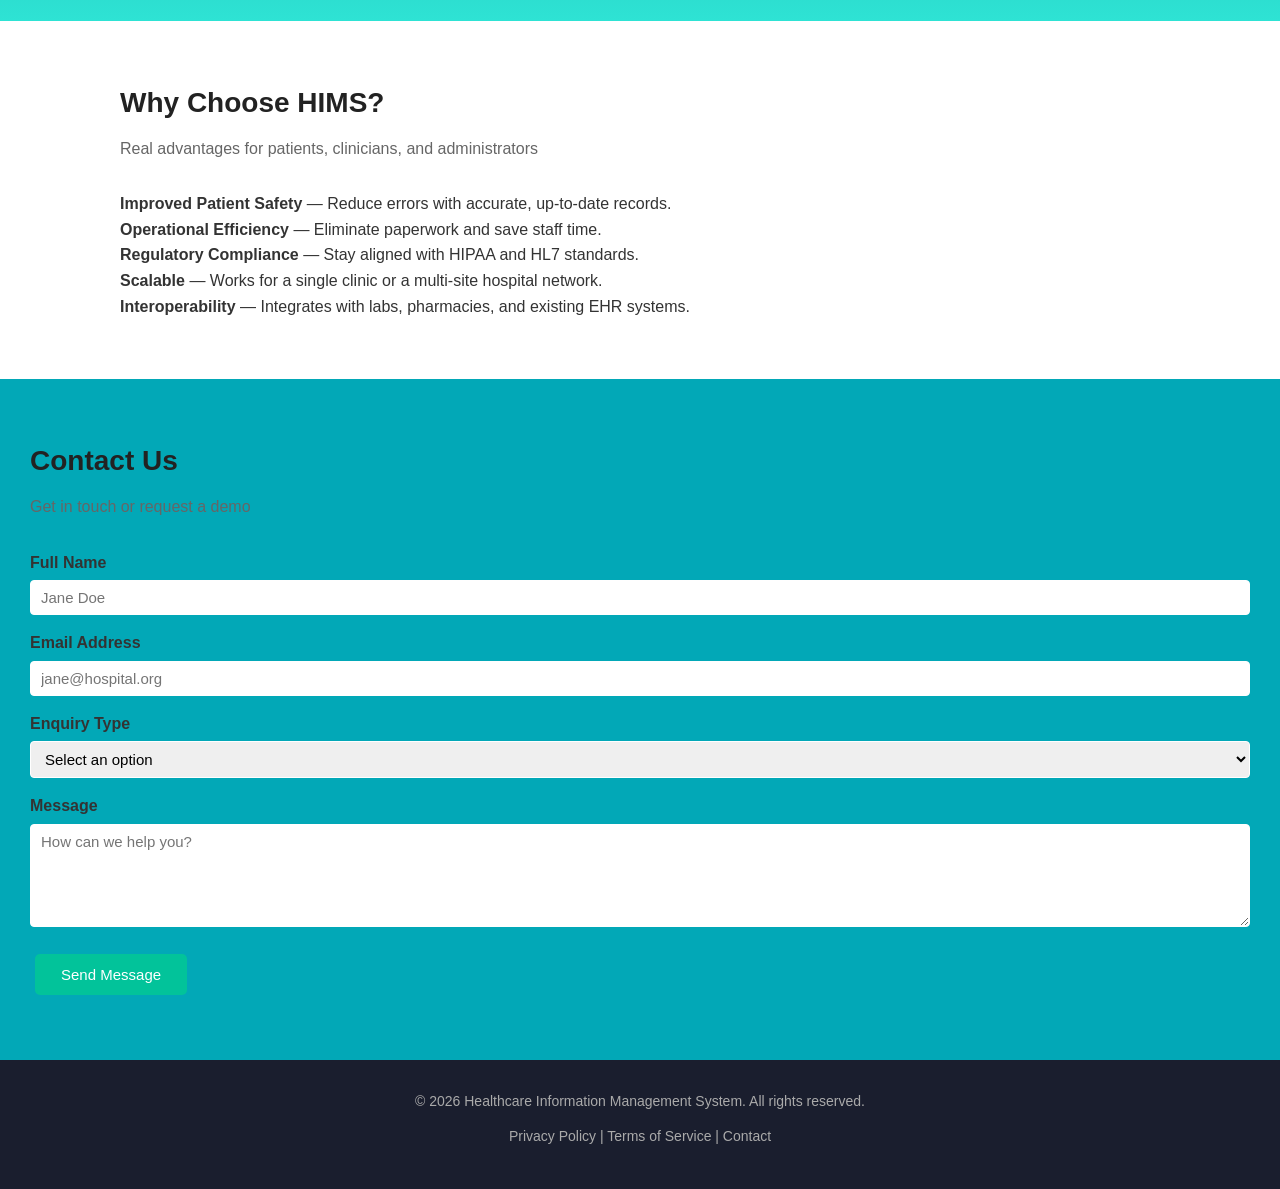
==== commit 0ff61ce4: "V1.7.1" ====
--- a/index.html
+++ b/index.html
@@ -4,6 +4,7 @@
   <meta charset="UTF-8" />
   <meta name="viewport" content="width=device-width, initial-scale=1.0" />
   <title>Healthcare Information Management System</title>
+  <link rel="icon" type="image/png" href="images/logo.png">
   <link rel="stylesheet" href="style.css" />
 </head>
 
@@ -29,7 +30,7 @@
     <h1 class="hero-title">Healthcare Information Management System</h1>
     <p class="hero-tagline">Smarter data. Better care. All in one place.</p>
     <a href="role.html"  class="btn btn-primary">Get Started</a>
-    <a href="#features" class="btn btn-secondary">Learn More</a>
+    <a href="#contact" class="btn btn-secondary">Learn More</a>
   </section>
 
 
--- a/style.css
+++ b/style.css
@@ -231,7 +231,7 @@
     width:100%;
     background:rgb(1, 1, 1);
     height:100%;
-    opacity:0.6;
+    opacity:0.7;
     transition:0.3s;
 }
 
